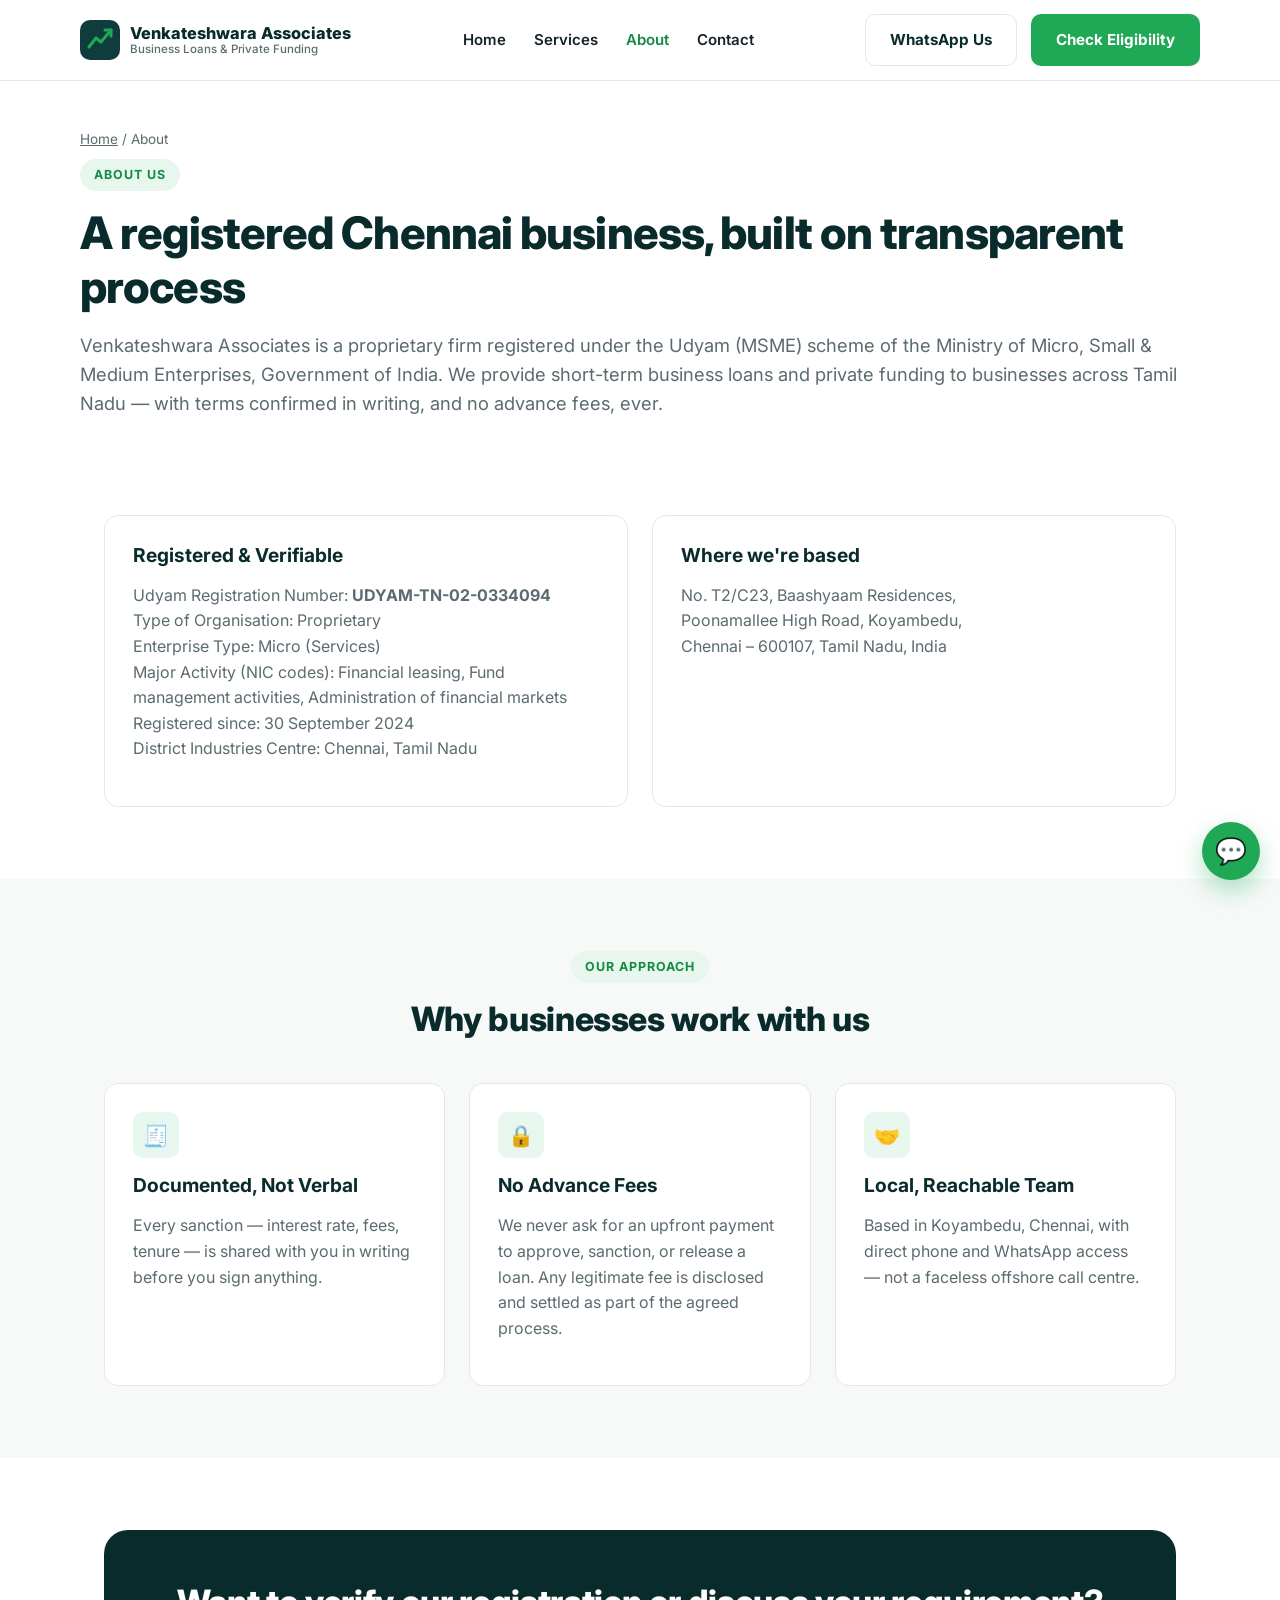
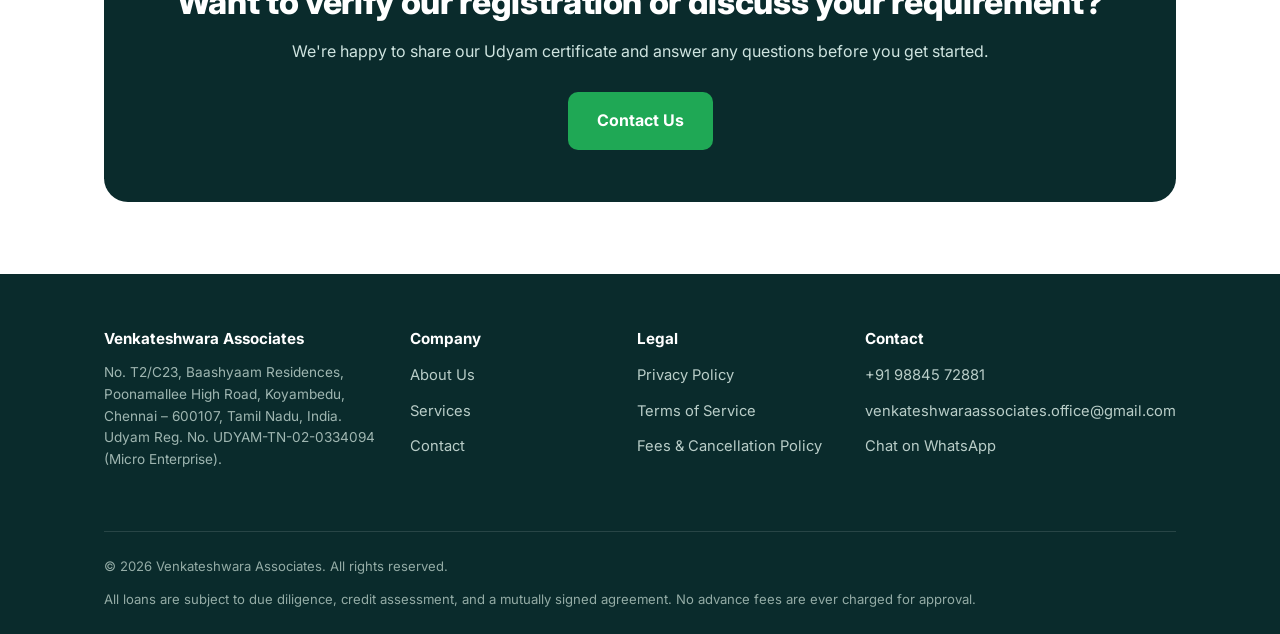
==== about.html @ 2625b945 "Initial commit: Venkateshwara Associates business loan website Static site for business loan and pri" ====
<!doctype html>
<html lang="en">
<head>
  <meta charset="UTF-8" />
  <meta name="viewport" content="width=device-width, initial-scale=1.0" />
  <title>About Us | Venkateshwara Associates &ndash; MSME Registered, Chennai</title>
  <meta name="description" content="Venkateshwara Associates is a Udyam (MSME) registered proprietary firm based in Koyambedu, Chennai, providing short-term business loans and private funding to Tamil Nadu businesses." />
  <link rel="canonical" href="https://venkateshwaraassociates.netlify.app/about.html" />
  <link rel="icon" href="/assets/logo.svg" type="image/svg+xml" />
  <link rel="preconnect" href="https://fonts.googleapis.com" />
  <link rel="preconnect" href="https://fonts.gstatic.com" crossorigin />
  <link href="https://fonts.googleapis.com/css2?family=Inter:wght@400;500;600;700;800&display=swap" rel="stylesheet" />
  <link rel="stylesheet" href="/css/style.css" />
</head>
<body>
  <header class="site-header">
    <div class="container nav">
      <a href="/" class="brand">
        <img src="/assets/logo.svg" width="40" height="40" alt="" />
        <span class="brand-name">Venkateshwara Associates<small>Business Loans &amp; Private Funding</small></span>
      </a>
      <nav>
        <ul class="nav-links">
          <li><a href="/">Home</a></li>
          <li><a href="/services.html">Services</a></li>
          <li><a href="/about.html" class="active">About</a></li>
          <li><a href="/contact.html">Contact</a></li>
        </ul>
      </nav>
      <div class="nav-cta">
        <a class="btn btn-outline" href="https://wa.me/919884572881?text=Hi%2C%20I%27d%20like%20to%20know%20more%20about%20business%20loans." target="_blank" rel="noopener">WhatsApp Us</a>
        <a class="btn btn-primary" href="/contact.html">Check Eligibility</a>
        <button class="nav-toggle" aria-label="Toggle menu" aria-expanded="false"><span></span></button>
      </div>
    </div>
  </header>

  <main>
    <section class="page-hero container">
      <div class="breadcrumb"><a href="/">Home</a> / About</div>
      <span class="eyebrow">About Us</span>
      <h1>A registered Chennai business, built on transparent process</h1>
      <p class="lead">Venkateshwara Associates is a proprietary firm registered under the Udyam (MSME) scheme of the Ministry of Micro, Small &amp; Medium Enterprises, Government of India. We provide short-term business loans and private funding to businesses across Tamil Nadu &mdash; with terms confirmed in writing, and no advance fees, ever.</p>
    </section>

    <section class="section">
      <div class="container grid-2">
        <div class="card">
          <h3>Registered &amp; Verifiable</h3>
          <p>Udyam Registration Number: <strong>UDYAM-TN-02-0334094</strong><br/>
          Type of Organisation: Proprietary<br/>
          Enterprise Type: Micro (Services)<br/>
          Major Activity (NIC codes): Financial leasing, Fund management activities, Administration of financial markets<br/>
          Registered since: 30 September 2024<br/>
          District Industries Centre: Chennai, Tamil Nadu</p>
        </div>
        <div class="card">
          <h3>Where we're based</h3>
          <p>No. T2/C23, Baashyaam Residences,<br/>
          Poonamallee High Road, Koyambedu,<br/>
          Chennai &ndash; 600107, Tamil Nadu, India</p>
        </div>
      </div>
    </section>

    <section class="section section-soft">
      <div class="container">
        <div class="section-head">
          <span class="eyebrow">Our Approach</span>
          <h2>Why businesses work with us</h2>
        </div>
        <div class="grid-3">
          <div class="card">
            <div class="card-icon">🧾</div>
            <h3>Documented, Not Verbal</h3>
            <p>Every sanction &mdash; interest rate, fees, tenure &mdash; is shared with you in writing before you sign anything.</p>
          </div>
          <div class="card">
            <div class="card-icon">🔒</div>
            <h3>No Advance Fees</h3>
            <p>We never ask for an upfront payment to approve, sanction, or release a loan. Any legitimate fee is disclosed and settled as part of the agreed process.</p>
          </div>
          <div class="card">
            <div class="card-icon">🤝</div>
            <h3>Local, Reachable Team</h3>
            <p>Based in Koyambedu, Chennai, with direct phone and WhatsApp access &mdash; not a faceless offshore call centre.</p>
          </div>
        </div>
      </div>
    </section>

    <section class="section">
      <div class="container">
        <div class="cta-band">
          <h2>Want to verify our registration or discuss your requirement?</h2>
          <p>We're happy to share our Udyam certificate and answer any questions before you get started.</p>
          <div class="hero-actions" style="justify-content:center;">
            <a class="btn btn-primary btn-lg" href="/contact.html">Contact Us</a>
          </div>
        </div>
      </div>
    </section>
  </main>

  <footer class="site-footer">
    <div class="container">
      <div class="footer-grid">
        <div>
          <h4>Venkateshwara Associates</h4>
          <p class="foot-legal">No. T2/C23, Baashyaam Residences, Poonamallee High Road, Koyambedu, Chennai &ndash; 600107, Tamil Nadu, India. Udyam Reg. No. UDYAM-TN-02-0334094 (Micro Enterprise).</p>
        </div>
        <div>
          <h4>Company</h4>
          <ul>
            <li><a href="/about.html">About Us</a></li>
            <li><a href="/services.html">Services</a></li>
            <li><a href="/contact.html">Contact</a></li>
          </ul>
        </div>
        <div>
          <h4>Legal</h4>
          <ul>
            <li><a href="/privacy-policy.html">Privacy Policy</a></li>
            <li><a href="/terms-of-service.html">Terms of Service</a></li>
            <li><a href="/refund-policy.html">Fees &amp; Cancellation Policy</a></li>
          </ul>
        </div>
        <div>
          <h4>Contact</h4>
          <ul>
            <li><a href="tel:+919884572881">+91 98845 72881</a></li>
            <li><a href="mailto:venkateshwaraassociates.office@gmail.com">venkateshwaraassociates.office@gmail.com</a></li>
            <li><a href="https://wa.me/919884572881" target="_blank" rel="noopener">Chat on WhatsApp</a></li>
          </ul>
        </div>
      </div>
      <div class="footer-bottom">
        <span>&copy; <span id="year"></span> Venkateshwara Associates. All rights reserved.</span>
        <span>All loans are subject to due diligence, credit assessment, and a mutually signed agreement. No advance fees are ever charged for approval.</span>
      </div>
    </div>
  </footer>

  <a class="whatsapp-fab" href="https://wa.me/919884572881?text=Hi%2C%20I%27d%20like%20to%20know%20more%20about%20business%20loans." target="_blank" rel="noopener" aria-label="Chat on WhatsApp">💬</a>
  <script src="/js/main.js"></script>
</body>
</html>
---- css/style.css ----
/* ===== Design tokens ===== */
:root {
  --navy: #0f3d3e;
  --navy-dark: #0a2b2c;
  --ink: #16232a;
  --muted: #5b6b70;
  --line: #e4e9e8;
  --bg: #ffffff;
  --bg-soft: #f6f9f8;
  --accent: #1fa855;
  --accent-dark: #158a44;
  --accent-soft: #e8f7ee;
  --radius: 14px;
  --shadow: 0 8px 30px rgba(15, 61, 62, 0.08);
  --maxw: 1120px;
  font-size: 16px;
}

* { box-sizing: border-box; }
html { scroll-behavior: smooth; }

body {
  margin: 0;
  font-family: "Inter", -apple-system, BlinkMacSystemFont, "Segoe UI", Roboto, Helvetica, Arial, sans-serif;
  color: var(--ink);
  background: var(--bg);
  line-height: 1.6;
  -webkit-font-smoothing: antialiased;
}

img { max-width: 100%; display: block; }
a { color: var(--navy); }
.container {
  max-width: var(--maxw);
  margin: 0 auto;
  padding: 0 24px;
}

h1, h2, h3, h4 { line-height: 1.2; margin: 0 0 16px; color: var(--navy-dark); }
h1 { font-size: clamp(2rem, 4vw, 2.8rem); font-weight: 800; letter-spacing: -0.02em; }
h2 { font-size: clamp(1.5rem, 3vw, 2.1rem); font-weight: 800; letter-spacing: -0.01em; }
h3 { font-size: 1.2rem; font-weight: 700; }
p { margin: 0 0 16px; color: var(--muted); }
.lead { font-size: 1.15rem; color: var(--muted); }
.section { padding: 72px 0; }
.section-soft { background: var(--bg-soft); }
.section-head { max-width: 680px; margin: 0 auto 44px; text-align: center; }
.eyebrow {
  display: inline-block;
  font-size: 0.78rem;
  font-weight: 700;
  letter-spacing: 0.08em;
  text-transform: uppercase;
  color: var(--accent-dark);
  background: var(--accent-soft);
  padding: 6px 14px;
  border-radius: 999px;
  margin-bottom: 16px;
}

/* ===== Buttons ===== */
.btn {
  display: inline-flex;
  align-items: center;
  gap: 8px;
  padding: 13px 24px;
  border-radius: 10px;
  font-weight: 700;
  font-size: 0.95rem;
  text-decoration: none;
  border: 1px solid transparent;
  cursor: pointer;
  transition: transform .15s ease, box-shadow .15s ease, background .15s ease;
}
.btn-primary { background: var(--accent); color: #fff; }
.btn-primary:hover { background: var(--accent-dark); transform: translateY(-1px); box-shadow: 0 6px 18px rgba(31,168,85,.28); }
.btn-outline { background: #fff; color: var(--navy-dark); border-color: var(--line); }
.btn-outline:hover { border-color: var(--navy-dark); transform: translateY(-1px); }
.btn-block { width: 100%; justify-content: center; }
.btn-lg { padding: 15px 28px; font-size: 1rem; }

/* ===== Header ===== */
.site-header {
  position: sticky;
  top: 0;
  z-index: 50;
  background: rgba(255,255,255,.92);
  backdrop-filter: saturate(180%) blur(8px);
  border-bottom: 1px solid var(--line);
}
.nav {
  display: flex;
  align-items: center;
  justify-content: space-between;
  padding: 14px 0;
}
.brand { display: flex; align-items: center; gap: 10px; text-decoration: none; }
.brand-name { font-weight: 800; color: var(--navy-dark); font-size: 1.02rem; line-height: 1.15; }
.brand-name small { display: block; font-weight: 500; color: var(--muted); font-size: 0.72rem; }
.nav-links { display: flex; align-items: center; gap: 28px; list-style: none; margin: 0; padding: 0; }
.nav-links a {
  text-decoration: none;
  color: var(--ink);
  font-weight: 600;
  font-size: 0.94rem;
}
.nav-links a:hover { color: var(--accent-dark); }
.nav-links a.active { color: var(--accent-dark); }
.nav-cta { display: flex; align-items: center; gap: 14px; }
.nav-toggle {
  display: none;
  background: none;
  border: 1px solid var(--line);
  border-radius: 8px;
  width: 42px;
  height: 42px;
  align-items: center;
  justify-content: center;
  cursor: pointer;
}
.nav-toggle span, .nav-toggle span::before, .nav-toggle span::after {
  content: "";
  display: block;
  width: 18px;
  height: 2px;
  background: var(--navy-dark);
  position: relative;
}
.nav-toggle span::before { position: absolute; top: -6px; }
.nav-toggle span::after { position: absolute; top: 6px; }

@media (max-width: 860px) {
  .nav-links { position: fixed; inset: 64px 16px auto 16px; background: #fff; border: 1px solid var(--line); border-radius: 14px; flex-direction: column; align-items: flex-start; padding: 18px; box-shadow: var(--shadow); display: none; gap: 16px; }
  .nav-links.open { display: flex; }
  .nav-toggle { display: flex; }
  .nav-cta .btn-outline { display: none; }
}

/* ===== Hero ===== */
.hero {
  padding: 64px 0 56px;
  background: linear-gradient(180deg, #f3f9f6 0%, #ffffff 100%);
  border-bottom: 1px solid var(--line);
}
.hero-grid { display: grid; grid-template-columns: 1.1fr 0.9fr; gap: 48px; align-items: center; }
@media (max-width: 900px) { .hero-grid { grid-template-columns: 1fr; } }
.hero-actions { display: flex; gap: 14px; flex-wrap: wrap; margin-top: 28px; }
.hero-badges { display: flex; gap: 10px; flex-wrap: wrap; margin-top: 24px; }
.badge {
  display: inline-flex; align-items: center; gap: 6px;
  font-size: 0.8rem; font-weight: 700; color: var(--navy-dark);
  background: #fff; border: 1px solid var(--line); border-radius: 999px; padding: 6px 12px;
}
.hero-card {
  background: #fff; border: 1px solid var(--line); border-radius: var(--radius);
  box-shadow: var(--shadow); padding: 28px;
}
.hero-card ul { margin: 0; padding: 0; list-style: none; }
.hero-card li { display: flex; gap: 10px; padding: 10px 0; border-bottom: 1px dashed var(--line); color: var(--ink); font-weight: 600; font-size: 0.95rem; }
.hero-card li:last-child { border-bottom: none; }
.tick { color: var(--accent); font-weight: 900; }

/* ===== Stats ===== */
.stats { display: grid; grid-template-columns: repeat(4, 1fr); gap: 24px; text-align: center; }
@media (max-width: 720px) { .stats { grid-template-columns: repeat(2, 1fr); } }
.stat h3 { font-size: 2rem; color: var(--accent-dark); margin-bottom: 4px; }
.stat span { color: var(--muted); font-size: 0.9rem; font-weight: 600; }

/* ===== Cards / grids ===== */
.grid-3 { display: grid; grid-template-columns: repeat(3, 1fr); gap: 24px; }
.grid-2 { display: grid; grid-template-columns: repeat(2, 1fr); gap: 24px; }
@media (max-width: 900px) { .grid-3 { grid-template-columns: repeat(2, 1fr); } }
@media (max-width: 640px) { .grid-3, .grid-2 { grid-template-columns: 1fr; } }

.card {
  background: #fff;
  border: 1px solid var(--line);
  border-radius: var(--radius);
  padding: 28px;
  transition: box-shadow .2s ease, transform .2s ease;
}
.card:hover { box-shadow: var(--shadow); transform: translateY(-2px); }
.card-icon {
  width: 46px; height: 46px; border-radius: 10px;
  background: var(--accent-soft); color: var(--accent-dark);
  display: flex; align-items: center; justify-content: center;
  font-size: 1.3rem; margin-bottom: 16px;
}
.card ul { padding-left: 18px; margin: 12px 0 0; color: var(--muted); }
.card ul li { margin-bottom: 6px; }

/* ===== Process ===== */
.process { display: grid; grid-template-columns: repeat(5, 1fr); gap: 20px; counter-reset: step; }
@media (max-width: 960px) { .process { grid-template-columns: repeat(2, 1fr); } }
@media (max-width: 560px) { .process { grid-template-columns: 1fr; } }
.step { position: relative; padding: 22px 18px 18px; border: 1px solid var(--line); border-radius: var(--radius); background: #fff; }
.step-num {
  width: 32px; height: 32px; border-radius: 50%;
  background: var(--navy-dark); color: #fff; font-weight: 800; font-size: 0.9rem;
  display: flex; align-items: center; justify-content: center; margin-bottom: 14px;
}
.step h3 { font-size: 1rem; margin-bottom: 6px; }
.step p { font-size: 0.9rem; margin: 0; }

/* ===== Trust / notice ===== */
.notice {
  border: 1px solid #cfe9d8;
  background: var(--accent-soft);
  border-radius: var(--radius);
  padding: 22px 24px;
  display: flex;
  gap: 16px;
}
.notice .card-icon { background: #fff; }
.notice p { color: var(--navy-dark); margin: 0; }

/* ===== FAQ ===== */
.faq-item { border-bottom: 1px solid var(--line); padding: 18px 0; }
.faq-item summary {
  cursor: pointer; font-weight: 700; color: var(--navy-dark);
  list-style: none; display: flex; justify-content: space-between; align-items: center; gap: 12px;
}
.faq-item summary::-webkit-details-marker { display: none; }
.faq-item summary::after { content: "+"; font-size: 1.3rem; color: var(--accent-dark); }
.faq-item[open] summary::after { content: "\2212"; }
.faq-item p { margin-top: 12px; }

/* ===== CTA band ===== */
.cta-band {
  background: var(--navy-dark);
  color: #fff;
  border-radius: 24px;
  padding: 52px 40px;
  text-align: center;
}
.cta-band h2, .cta-band p { color: #fff; }
.cta-band p { color: #cfe4e0; }
.cta-band .btn-outline { background: transparent; color: #fff; border-color: rgba(255,255,255,.4); }
.cta-band .btn-outline:hover { border-color: #fff; }

/* ===== Footer ===== */
.site-footer { background: var(--navy-dark); color: #d9e6e3; padding: 56px 0 24px; }
.footer-grid { display: grid; grid-template-columns: 1.4fr 1fr 1fr 1fr; gap: 32px; }
@media (max-width: 800px) { .footer-grid { grid-template-columns: 1fr 1fr; } }
@media (max-width: 520px) { .footer-grid { grid-template-columns: 1fr; } }
.site-footer h4 { color: #fff; font-size: 0.95rem; margin-bottom: 14px; }
.site-footer a { color: #b9cdc8; text-decoration: none; font-size: 0.92rem; }
.site-footer a:hover { color: #fff; }
.site-footer ul { list-style: none; padding: 0; margin: 0; display: flex; flex-direction: column; gap: 10px; }
.footer-bottom {
  margin-top: 44px; padding-top: 24px; border-top: 1px solid rgba(255,255,255,.12);
  display: flex; justify-content: space-between; flex-wrap: wrap; gap: 12px;
  font-size: 0.82rem; color: #94aca6;
}
.foot-legal { max-width: 340px; font-size: 0.85rem; color: #9fb6b1; }

/* ===== Misc pages ===== */
.page-hero { padding: 48px 0 8px; }
.legal h2 { margin-top: 36px; }
.legal p, .legal li { color: var(--muted); }
.breadcrumb { font-size: 0.85rem; color: var(--muted); margin-bottom: 8px; }
.breadcrumb a { color: var(--muted); }

.form-grid { display: grid; grid-template-columns: 1fr 1fr; gap: 18px; }
@media (max-width: 640px) { .form-grid { grid-template-columns: 1fr; } }
.field { display: flex; flex-direction: column; gap: 6px; }
.field label { font-weight: 700; font-size: 0.88rem; color: var(--navy-dark); }
.field input, .field select, .field textarea {
  padding: 12px 14px; border: 1px solid var(--line); border-radius: 10px; font: inherit; color: var(--ink); background: #fff;
}
.field input:focus, .field select:focus, .field textarea:focus { outline: 2px solid var(--accent); outline-offset: 1px; }
.field-full { grid-column: 1 / -1; }
.form-note { font-size: 0.85rem; color: var(--muted); margin-top: 14px; }

.contact-grid { display: grid; grid-template-columns: 1fr 1fr; gap: 40px; align-items: start; }
@media (max-width: 860px) { .contact-grid { grid-template-columns: 1fr; } }
.info-card { border: 1px solid var(--line); border-radius: var(--radius); padding: 26px; background: #fff; margin-bottom: 18px; }
.info-card h3 { margin-bottom: 8px; }

.whatsapp-fab {
  position: fixed; right: 20px; bottom: 20px; z-index: 60;
  width: 58px; height: 58px; border-radius: 50%;
  background: var(--accent); color: #fff; display: flex; align-items: center; justify-content: center;
  box-shadow: 0 10px 24px rgba(31,168,85,.35); text-decoration: none; font-size: 1.6rem;
}
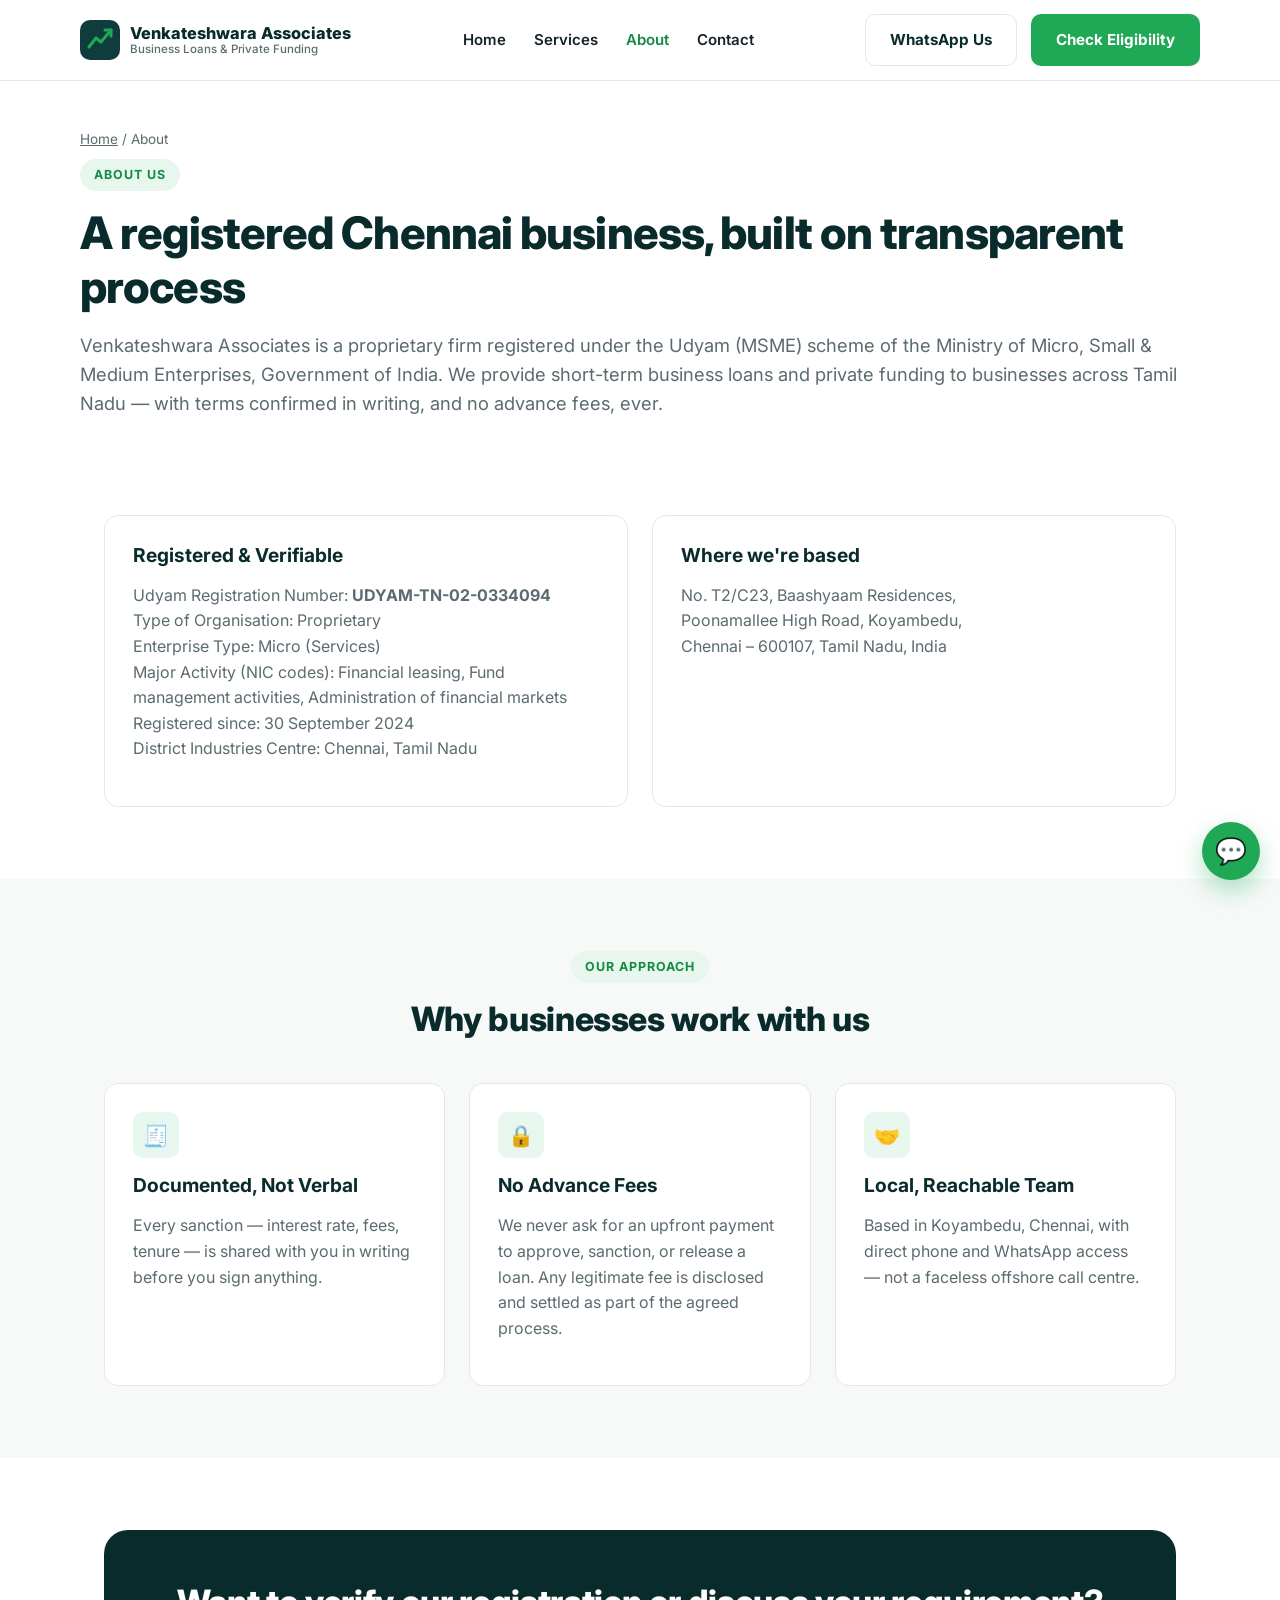
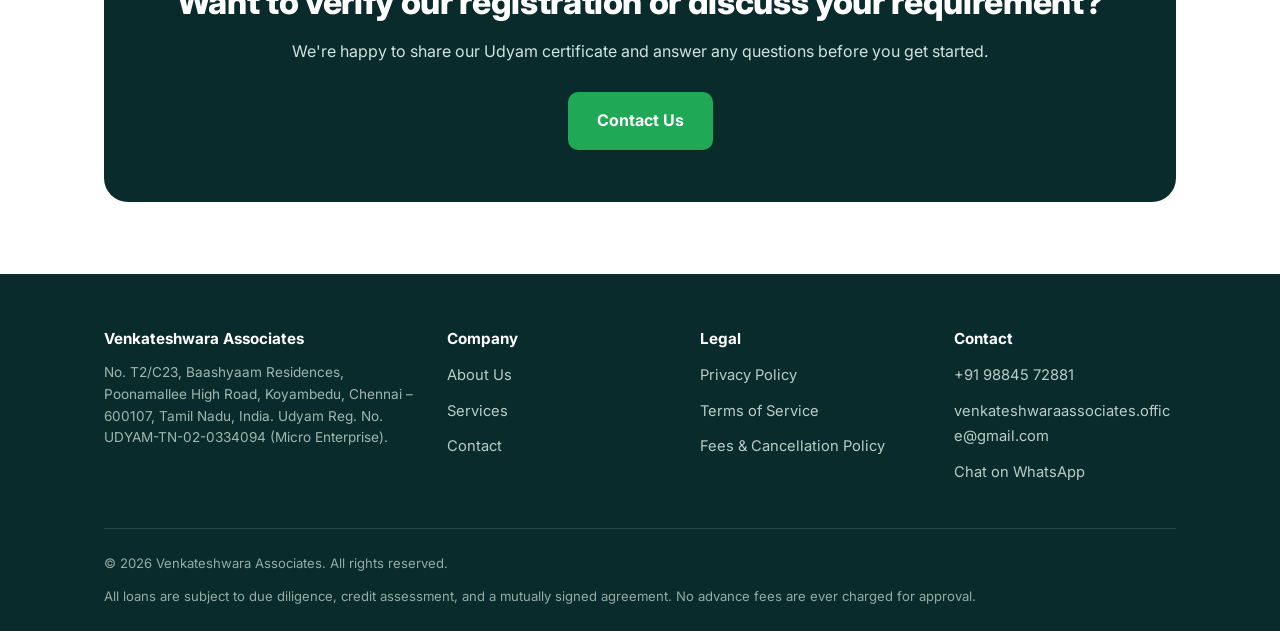
==== commit 6b748a0f: "Fix mobile responsiveness across all pages - Header no longer wraps/overlaps on narrow screens: bran" ====
--- a/about.html
+++ b/about.html
@@ -29,7 +29,7 @@
       </nav>
       <div class="nav-cta">
         <a class="btn btn-outline" href="https://wa.me/919884572881?text=Hi%2C%20I%27d%20like%20to%20know%20more%20about%20business%20loans." target="_blank" rel="noopener">WhatsApp Us</a>
-        <a class="btn btn-primary" href="/contact.html">Check Eligibility</a>
+        <a class="btn btn-primary nav-apply" href="/contact.html"><span class="cta-full">Check Eligibility</span><span class="cta-short">Apply</span></a>
         <button class="nav-toggle" aria-label="Toggle menu" aria-expanded="false"><span></span></button>
       </div>
     </div>
--- a/css/style.css
+++ b/css/style.css
@@ -17,7 +17,7 @@
 }
 
 * { box-sizing: border-box; }
-html { scroll-behavior: smooth; }
+html { scroll-behavior: smooth; overflow-x: hidden; }
 
 body {
   margin: 0;
@@ -26,14 +26,23 @@
   background: var(--bg);
   line-height: 1.6;
   -webkit-font-smoothing: antialiased;
+  overflow-x: hidden;
 }
 
 img { max-width: 100%; display: block; }
-a { color: var(--navy); }
+a { color: var(--navy); overflow-wrap: break-word; word-break: break-word; }
+p, li, h1, h2, h3, h4 { overflow-wrap: break-word; word-break: break-word; }
 .container {
   max-width: var(--maxw);
   margin: 0 auto;
   padding: 0 24px;
+}
+
+/* Grid children must be allowed to shrink below their content's natural width,
+   otherwise a long unbroken string (e.g. an email address) forces the whole
+   grid track to overflow the viewport on narrow screens. */
+.grid-2 > *, .grid-3 > *, .contact-grid > *, .footer-grid > *, .hero-grid > *, .process > * {
+  min-width: 0;
 }
 
 h1, h2, h3, h4 { line-height: 1.2; margin: 0 0 16px; color: var(--navy-dark); }
@@ -43,6 +52,16 @@
 p { margin: 0 0 16px; color: var(--muted); }
 .lead { font-size: 1.15rem; color: var(--muted); }
 .section { padding: 72px 0; }
+@media (max-width: 600px) {
+  .container { padding: 0 18px; }
+  .section { padding: 44px 0; }
+  .hero { padding: 40px 0 32px; }
+  .page-hero { padding: 32px 0 4px; }
+  .cta-band { padding: 36px 22px; border-radius: 18px; }
+  .card { padding: 22px; }
+  .info-card { padding: 20px; }
+  .section-head { margin-bottom: 30px; }
+}
 .section-soft { background: var(--bg-soft); }
 .section-head { max-width: 680px; margin: 0 auto 44px; text-align: center; }
 .eyebrow {
@@ -107,6 +126,7 @@
 .nav-links a:hover { color: var(--accent-dark); }
 .nav-links a.active { color: var(--accent-dark); }
 .nav-cta { display: flex; align-items: center; gap: 14px; }
+.nav-apply .cta-short { display: none; }
 .nav-toggle {
   display: none;
   background: none;
@@ -130,10 +150,26 @@
 .nav-toggle span::after { position: absolute; top: 6px; }
 
 @media (max-width: 860px) {
-  .nav-links { position: fixed; inset: 64px 16px auto 16px; background: #fff; border: 1px solid var(--line); border-radius: 14px; flex-direction: column; align-items: flex-start; padding: 18px; box-shadow: var(--shadow); display: none; gap: 16px; }
+  .nav-links { position: fixed; inset: 64px 16px auto 16px; background: #fff; border: 1px solid var(--line); border-radius: 14px; flex-direction: column; align-items: flex-start; padding: 18px; box-shadow: var(--shadow); display: none; gap: 16px; max-height: calc(100vh - 90px); overflow-y: auto; }
   .nav-links.open { display: flex; }
-  .nav-toggle { display: flex; }
+  .nav-toggle { display: flex; flex: none; }
   .nav-cta .btn-outline { display: none; }
+}
+
+@media (max-width: 560px) {
+  .nav { padding: 10px 0; gap: 8px; flex-wrap: nowrap; }
+  .brand { gap: 8px; min-width: 0; flex: 1 1 auto; }
+  .brand img { width: 32px; height: 32px; flex-shrink: 0; }
+  .brand-name { font-size: 0.86rem; line-height: 1.2; }
+  .brand-name small { display: none; }
+  .nav-cta { gap: 8px; flex-shrink: 0; }
+  .nav-cta .btn-primary { padding: 10px 14px; font-size: 0.8rem; white-space: nowrap; }
+  .nav-toggle { width: 38px; height: 38px; }
+}
+
+@media (max-width: 380px) {
+  .nav-apply .cta-full { display: none; }
+  .nav-apply .cta-short { display: inline; }
 }
 
 /* ===== Hero ===== */
@@ -283,3 +319,6 @@
   background: var(--accent); color: #fff; display: flex; align-items: center; justify-content: center;
   box-shadow: 0 10px 24px rgba(31,168,85,.35); text-decoration: none; font-size: 1.6rem;
 }
+@media (max-width: 600px) {
+  .whatsapp-fab { width: 46px; height: 46px; right: 14px; bottom: 14px; font-size: 1.3rem; }
+}
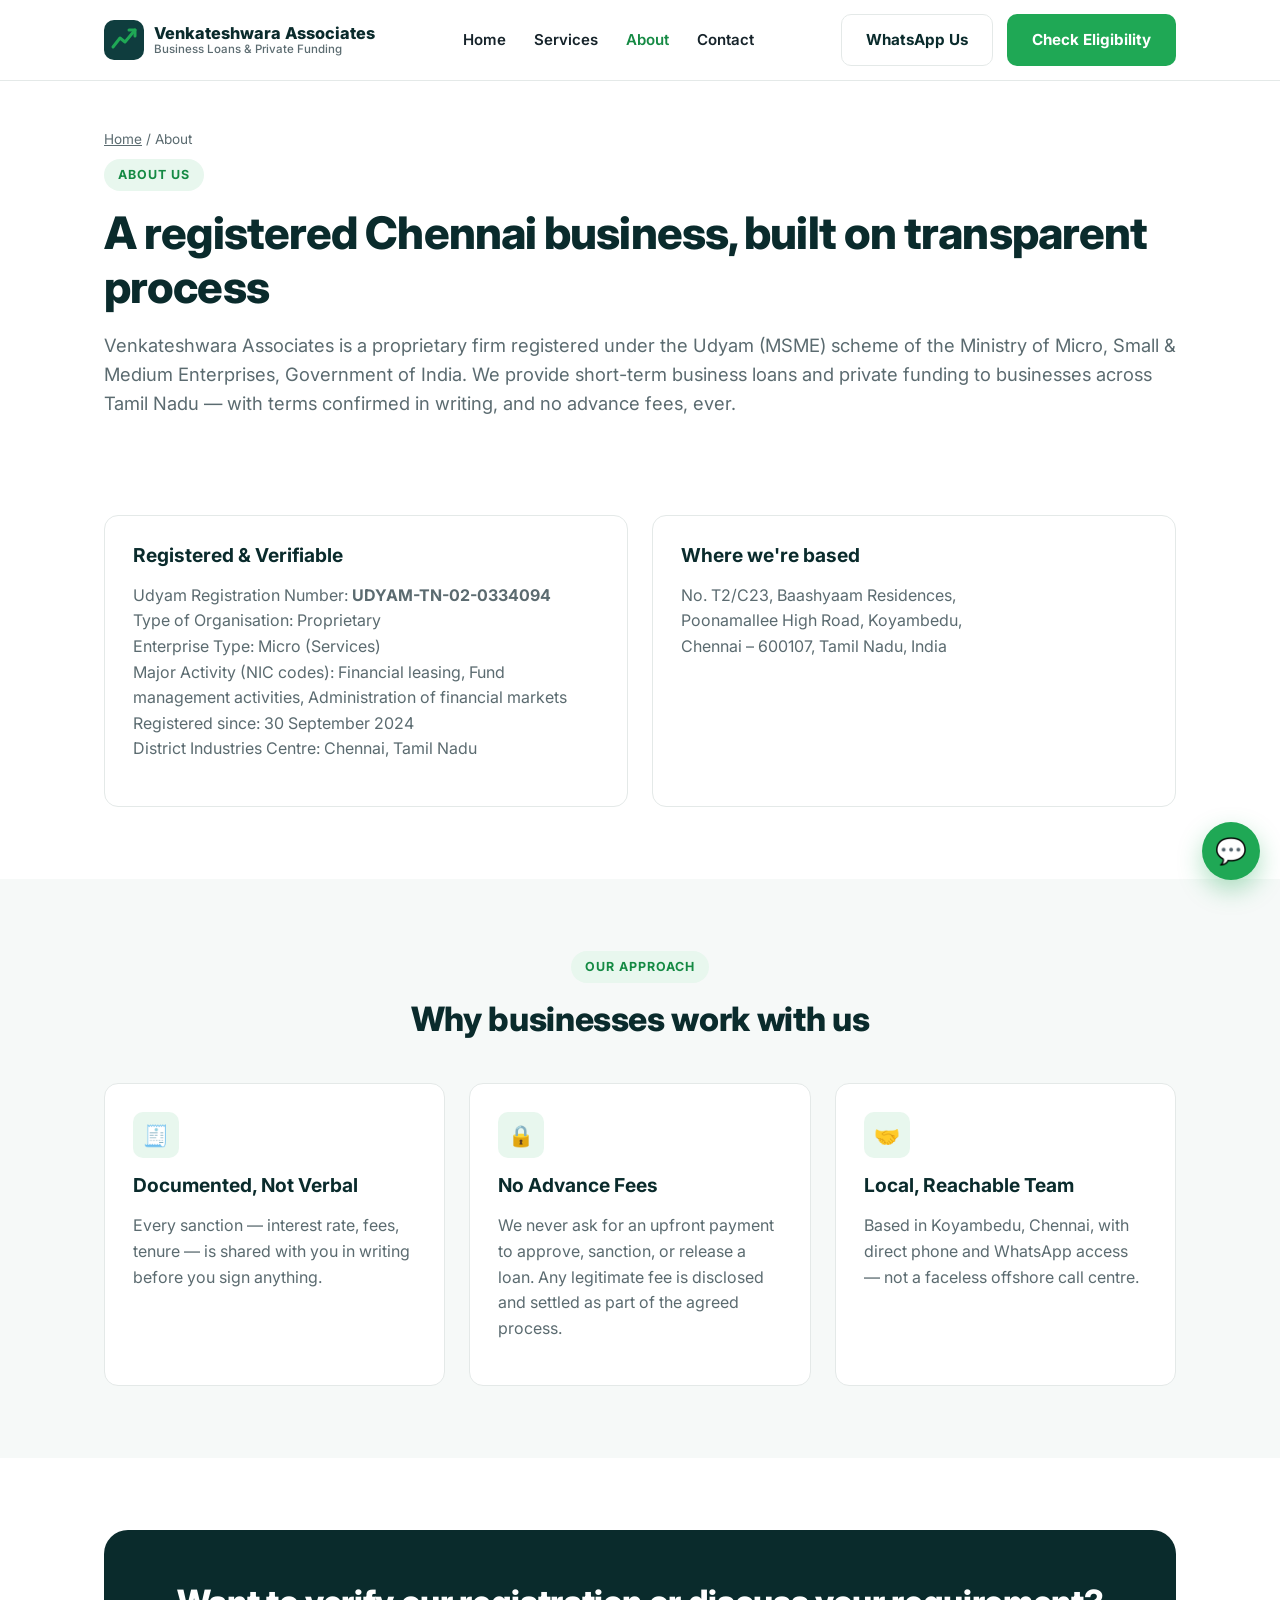
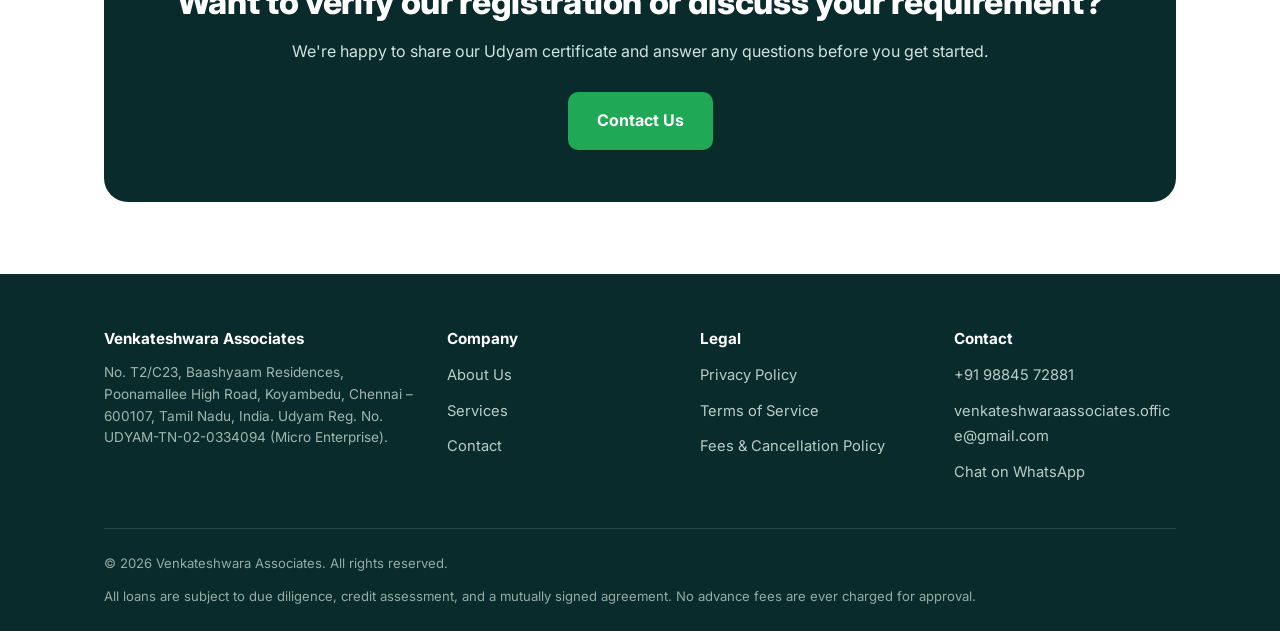
==== commit e00265b4: "Update canonical domain to venkateshwarassociates.netlify.app The live Netlify site was created as v" ====
--- a/about.html
+++ b/about.html
@@ -5,7 +5,7 @@
   <meta name="viewport" content="width=device-width, initial-scale=1.0" />
   <title>About Us | Venkateshwara Associates &ndash; MSME Registered, Chennai</title>
   <meta name="description" content="Venkateshwara Associates is a Udyam (MSME) registered proprietary firm based in Koyambedu, Chennai, providing short-term business loans and private funding to Tamil Nadu businesses." />
-  <link rel="canonical" href="https://venkateshwaraassociates.netlify.app/about.html" />
+  <link rel="canonical" href="https://venkateshwarassociates.netlify.app/about.html" />
   <link rel="icon" href="/assets/logo.svg" type="image/svg+xml" />
   <link rel="preconnect" href="https://fonts.googleapis.com" />
   <link rel="preconnect" href="https://fonts.gstatic.com" crossorigin />
--- a/css/style.css
+++ b/css/style.css
@@ -41,7 +41,8 @@
 /* Grid children must be allowed to shrink below their content's natural width,
    otherwise a long unbroken string (e.g. an email address) forces the whole
    grid track to overflow the viewport on narrow screens. */
-.grid-2 > *, .grid-3 > *, .contact-grid > *, .footer-grid > *, .hero-grid > *, .process > * {
+.grid-2 > *, .grid-3 > *, .contact-grid > *, .footer-grid > *, .hero-grid > *, .process > *,
+.form-grid > * {
   min-width: 0;
 }
 
@@ -56,7 +57,7 @@
   .container { padding: 0 18px; }
   .section { padding: 44px 0; }
   .hero { padding: 40px 0 32px; }
-  .page-hero { padding: 32px 0 4px; }
+  .page-hero { padding-top: 32px; padding-bottom: 4px; }
   .cta-band { padding: 36px 22px; border-radius: 18px; }
   .card { padding: 22px; }
   .info-card { padding: 20px; }
@@ -111,7 +112,8 @@
   display: flex;
   align-items: center;
   justify-content: space-between;
-  padding: 14px 0;
+  padding-top: 14px;
+  padding-bottom: 14px;
 }
 .brand { display: flex; align-items: center; gap: 10px; text-decoration: none; }
 .brand-name { font-weight: 800; color: var(--navy-dark); font-size: 1.02rem; line-height: 1.15; }
@@ -156,18 +158,19 @@
   .nav-cta .btn-outline { display: none; }
 }
 
-@media (max-width: 560px) {
-  .nav { padding: 10px 0; gap: 8px; flex-wrap: nowrap; }
-  .brand { gap: 8px; min-width: 0; flex: 1 1 auto; }
-  .brand img { width: 32px; height: 32px; flex-shrink: 0; }
-  .brand-name { font-size: 0.86rem; line-height: 1.2; }
+@media (max-width: 640px) {
+  .nav { padding-top: 10px; padding-bottom: 10px; gap: 8px; flex-wrap: nowrap; }
+  .brand { gap: 8px; min-width: 0; flex: 1 1 auto; overflow: hidden; }
+  .brand img { width: 30px; height: 30px; flex-shrink: 0; }
+  .brand-name {
+    font-size: 0.8rem; line-height: 1.2;
+    white-space: nowrap; overflow: hidden; text-overflow: ellipsis;
+    display: block; max-width: 100%; min-width: 0; flex: 1 1 auto;
+  }
   .brand-name small { display: none; }
   .nav-cta { gap: 8px; flex-shrink: 0; }
-  .nav-cta .btn-primary { padding: 10px 14px; font-size: 0.8rem; white-space: nowrap; }
-  .nav-toggle { width: 38px; height: 38px; }
-}
-
-@media (max-width: 380px) {
+  .nav-cta .btn-primary { padding: 9px 13px; font-size: 0.8rem; white-space: nowrap; }
+  .nav-toggle { width: 36px; height: 36px; flex-shrink: 0; }
   .nav-apply .cta-full { display: none; }
   .nav-apply .cta-short { display: inline; }
 }
@@ -192,7 +195,8 @@
   box-shadow: var(--shadow); padding: 28px;
 }
 .hero-card ul { margin: 0; padding: 0; list-style: none; }
-.hero-card li { display: flex; gap: 10px; padding: 10px 0; border-bottom: 1px dashed var(--line); color: var(--ink); font-weight: 600; font-size: 0.95rem; }
+.hero-card li { display: flex; gap: 10px; padding: 10px 0; border-bottom: 1px dashed var(--line); color: var(--ink); font-weight: 600; font-size: 0.95rem; min-width: 0; }
+.hero-card li .tick { flex-shrink: 0; }
 .hero-card li:last-child { border-bottom: none; }
 .tick { color: var(--accent); font-weight: 900; }
 
@@ -247,8 +251,8 @@
   display: flex;
   gap: 16px;
 }
-.notice .card-icon { background: #fff; }
-.notice p { color: var(--navy-dark); margin: 0; }
+.notice .card-icon { background: #fff; flex-shrink: 0; }
+.notice p { color: var(--navy-dark); margin: 0; min-width: 0; }
 
 /* ===== FAQ ===== */
 .faq-item { border-bottom: 1px solid var(--line); padding: 18px 0; }
@@ -291,7 +295,7 @@
 .foot-legal { max-width: 340px; font-size: 0.85rem; color: #9fb6b1; }
 
 /* ===== Misc pages ===== */
-.page-hero { padding: 48px 0 8px; }
+.page-hero { padding-top: 48px; padding-bottom: 8px; }
 .legal h2 { margin-top: 36px; }
 .legal p, .legal li { color: var(--muted); }
 .breadcrumb { font-size: 0.85rem; color: var(--muted); margin-bottom: 8px; }
@@ -299,9 +303,10 @@
 
 .form-grid { display: grid; grid-template-columns: 1fr 1fr; gap: 18px; }
 @media (max-width: 640px) { .form-grid { grid-template-columns: 1fr; } }
-.field { display: flex; flex-direction: column; gap: 6px; }
+.field { display: flex; flex-direction: column; gap: 6px; min-width: 0; }
 .field label { font-weight: 700; font-size: 0.88rem; color: var(--navy-dark); }
 .field input, .field select, .field textarea {
+  width: 100%; max-width: 100%; min-width: 0; box-sizing: border-box;
   padding: 12px 14px; border: 1px solid var(--line); border-radius: 10px; font: inherit; color: var(--ink); background: #fff;
 }
 .field input:focus, .field select:focus, .field textarea:focus { outline: 2px solid var(--accent); outline-offset: 1px; }
